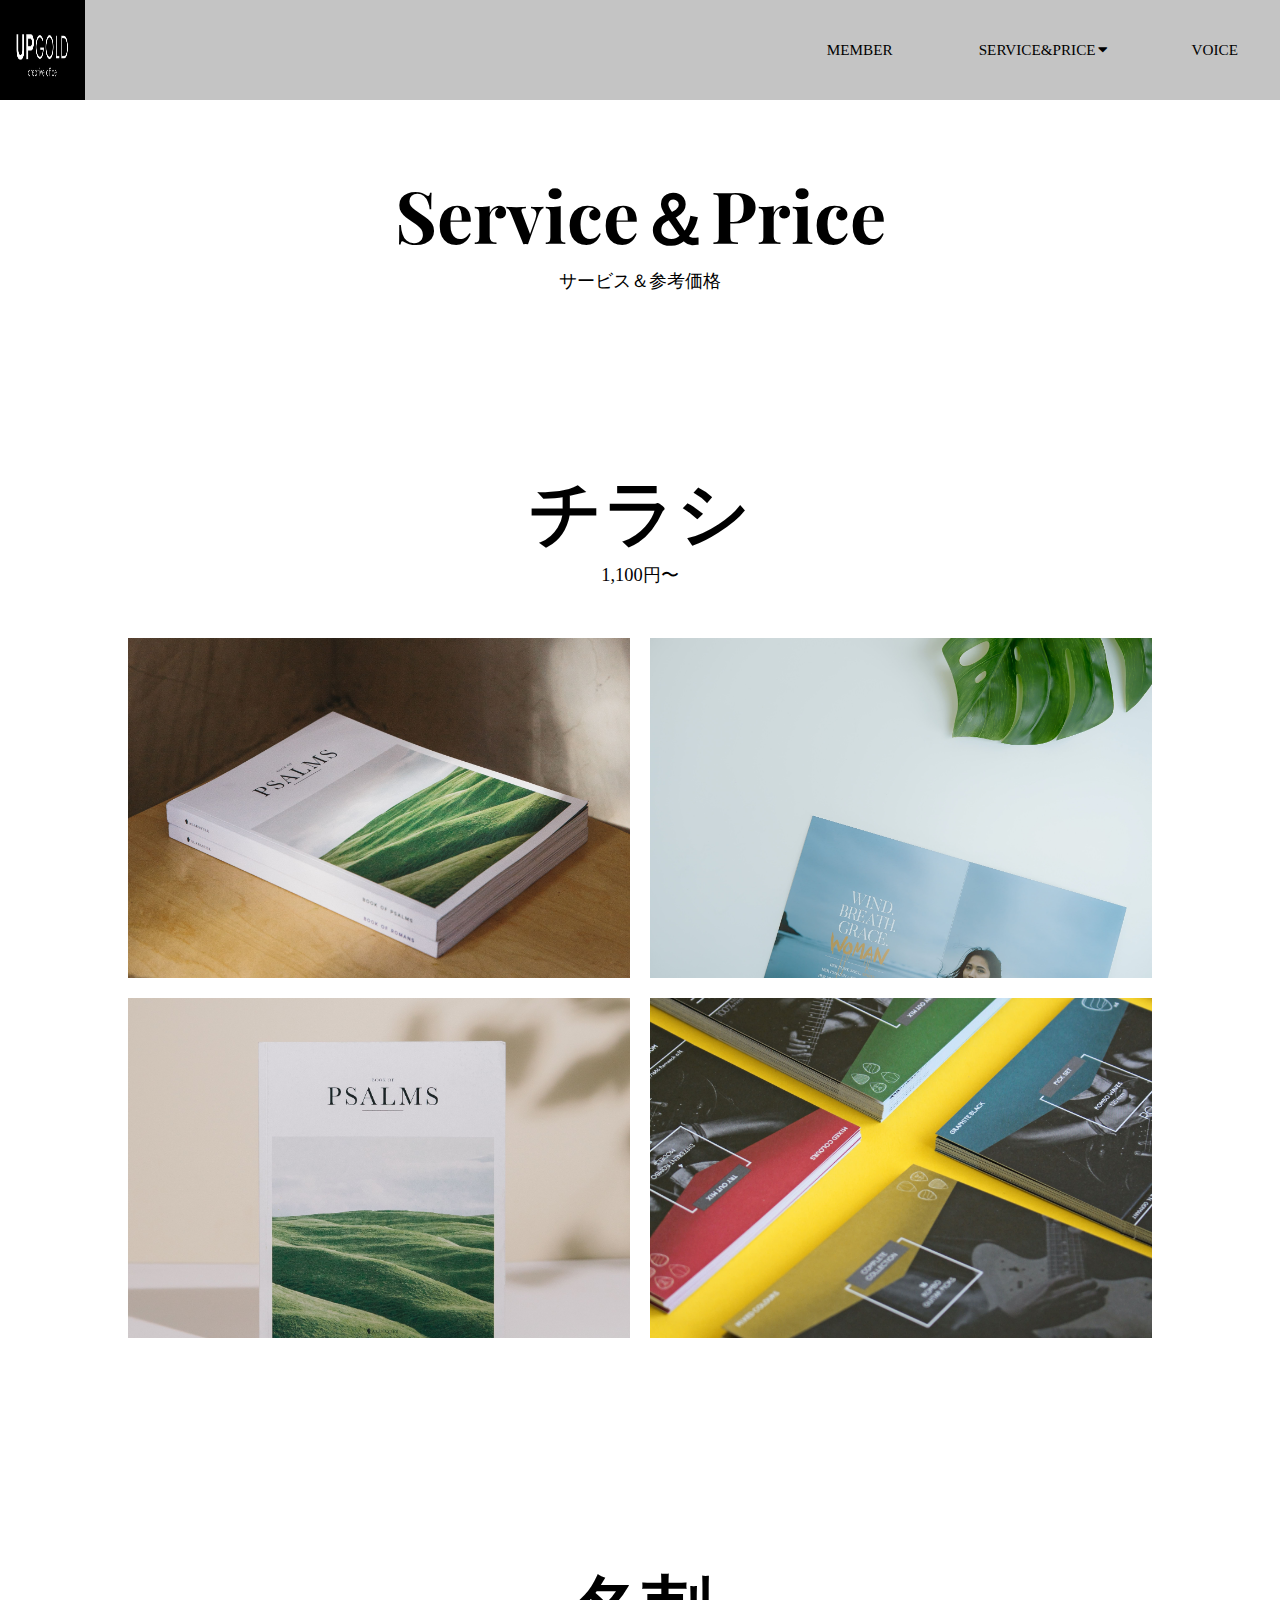
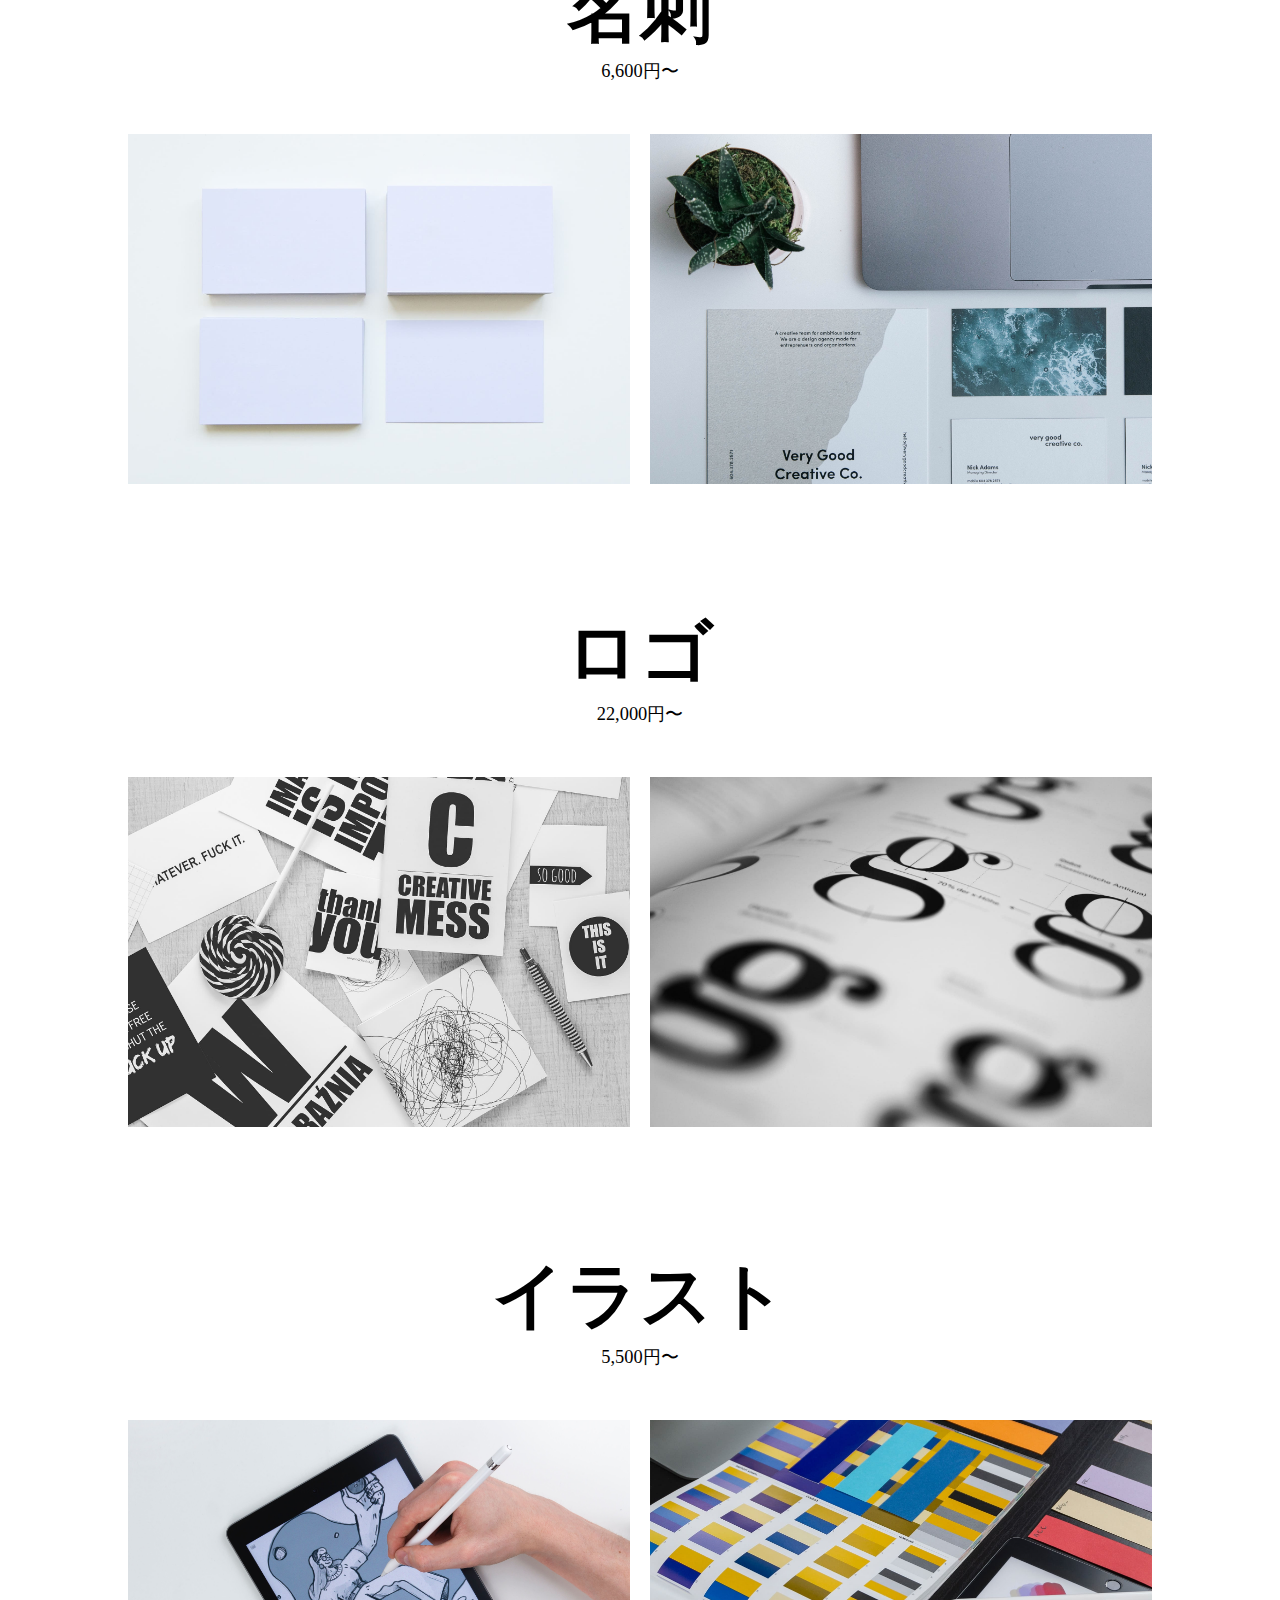
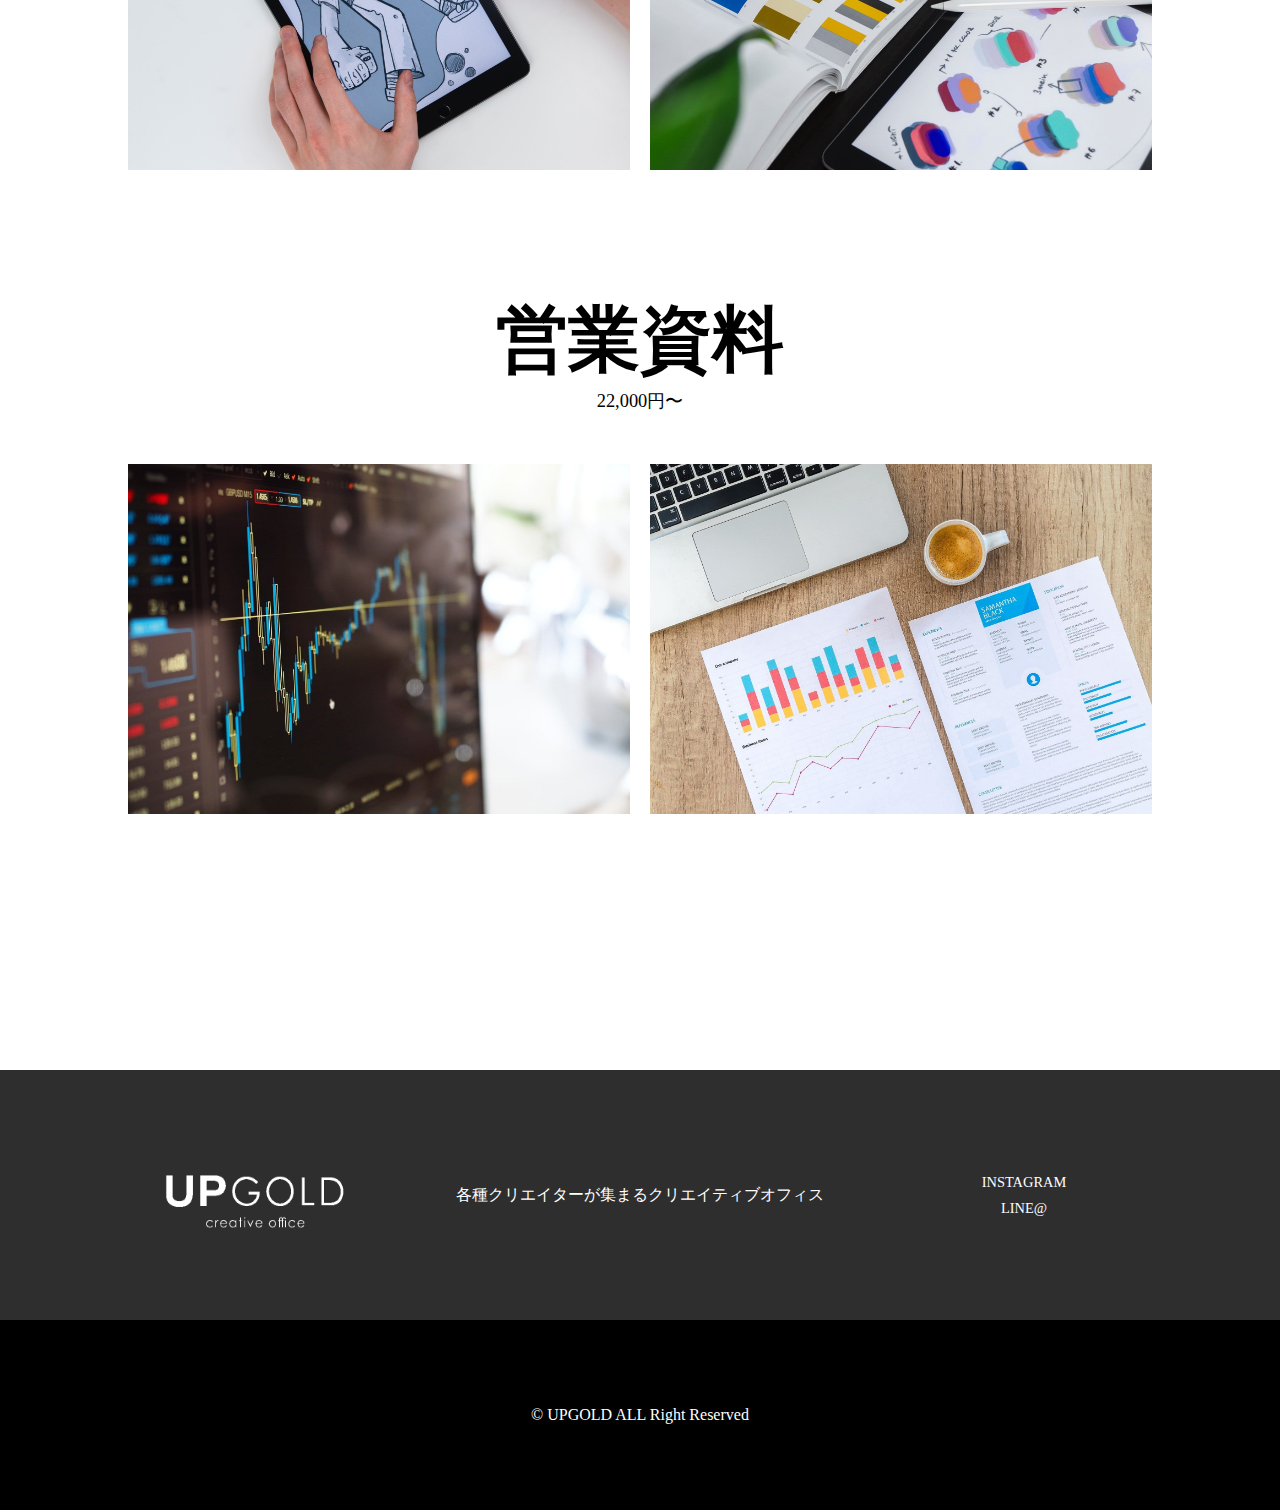
==== graphic.html @ 449ecbdc "initial commit" ====
<!DOCTYPE html>
<html>
    <head>
        <meta charst="utf-8">
        <title>UP GOLD</title>
        <link rel="stylesheet" href="graphic.css">
        <meta name="viewport" content="width=device-width,initial-scale=1">
        <link href="https://use.fontawesome.com/releases/v5.6.1/css/all.css" rel="stylesheet">
        <link href="https://fonts.googleapis.com/css2?family=Playfair+Display&display=swap" rel="stylesheet">
        <script src="https://ajax.googleapis.com/ajax/libs/jquery/3.6.0/jquery.min.js"></script>
    </head>
    <body>
        <nav>
            <header id="home">
                <a class="logo" href="file:///Users/ogatasaki/Downloads/UpGold/index.html"><img src="img/header-logo.jpg" alt="ロゴ画像"></a>
                <div class="header-logo">
                    <a class="home-btn" href="#home"></a>
                </div>
                <div class="pc">
                    <div class="navbar">
                        <ul class="gnav">
                            <li><a href="file:///Users/ogatasaki/Downloads/UpGold/member.html">MEMBER</a></li>
                            <li class="dropdown">
                                <a href="#">SERVICE&PRICE<i class="fas fa-caret-down"></i></a>
                                <ul class="drop-downs">
                                    <li><a href="file:///Users/ogatasaki/Downloads/UpGold/graphic.html">graphicdesign</a></li><br>
                                    <li><a href="file:///Users/ogatasaki/Downloads/UpGold/interior.html">interiordesign</a></li><br>
                                    <li><a href="file:///Users/ogatasaki/Downloads/UpGold/meo.html">MEO&Stepmail</a></li><br>
                                    <li><a href="file:///Users/ogatasaki/Downloads/UpGold/sns.html">SNSmarketing</a></li><br>
                                    <li><a href="file:///Users/ogatasaki/Downloads/UpGold/video.html">MOVIE&PHOTO</a></li><br>
                                </ul>
                            </li>
                            <li><a href="file:///Users/ogatasaki/Downloads/UpGold/voice.html">VOICE</a></li>
                        </ul>
                    </div>
                </div>
            </header>
        </nav>

        <!---ここからハンバーガー-->
            <div class="toggle">
                <span></span>
                <span></span>
                <span></span>
            </div>


        <!---ここからトップー-->
            <div class="top">
                <h1>Service<span class="h2">＆</span>Price</h1>
                <h2>サービス＆参考価格</h2>
                <h3>チラシ</h3>
                <p>1,100円〜</p>
                <div class="parent"> 
                    <div class="div1"> </div> 
                    <div class="div2"> </div> 
                    <div class="div3"> </div> 
                    <div class="div4"> </div> 
                </div> 
                <h3>名刺</h3>
                <p>6,600円〜</p>
                <div class="parent2"> 
                    <div class="div5"> </div> 
                    <div class="div6"> </div> 
                </div> 
                <h3>ロゴ</h3>
                <p>22,000円〜</p>
                <div class="parent3"> 
                    <div class="div7"> </div> 
                    <div class="div8"> </div> 
                </div> 
                <h3>イラスト</h3>
                <p>5,500円〜</p>
                <div class="parent4"> 
                    <div class="div9"> </div> 
                    <div class="div10"> </div> 
                </div> 
                <h3>営業資料</h3>
                <p>22,000円〜</p>
                <div class="parent5"> 
                    <div class="div11"> </div> 
                    <div class="div12"> </div> 
                </div> 
            </div>   
            <footer>
                <div class="footer1">
                    <img src="img/logo-text-white.png" alt="テキストロゴ">
                    <p>各種クリエイターが集まるクリエイティブオフィス</p>
                    <div class="sns">
                        <a href="">INSTAGRAM</a><br><br>
                        <a href="">LINE@</a>
                    </div>
                </div>
                <div class="footer2">
                    <p>&copy UPGOLD ALL Right Reserved</p>
                </div>
            </footer>
            <script>
                $(function() {
                    $('.toggle').click(function() {
                        $(this).toggleClass('active');
                        if ($(this).hasClass('active')) {
                            $('.gnav').addClass('active');
                        } else {
                            $('.gnav').removeClass('active');
                        }
                    });
                });</script>
            </body>
        </html>
---- graphic.css ----
* {
    margin: 0;
    padding: 0;
    box-sizing: border-box;
    z-index: 2;
}
  
html {
    font-size: 62.5%;
}
  
@media screen and (min-width: 0px) and (max-width: 5000px) {
    html {
      font-size: 0.625vw;
    }
}
/*ここからヘッダー*/


header {
    background-color: rgb(196, 196, 196);
    width: 100vw;
    height: 100px;
    z-index: 10;
    display: flex;
    justify-content: space-between;
    position: fixed;
    z-index: 3;
}

a.logo {
    cursor: default;
}
  
.logo img {
    width: 33%;
    height: 100px;
    cursor: pointer;
}
  
.fa-caret-down {
    padding-left: 1%;
    width: 10px;
}

ul.drop-downs li a{
    line-height: 40px;
    padding: 15px;
    color:  rgb(131, 131, 131);
}

ul.drop-downs li a:hover{
    background-color: rgba(0, 0, 0, 0);
    color: black;
}

.navbar a {
    font-size: 1.9rem;
    line-height: 100px;
    text-decoration: none;
    padding: 42px;
    color: black;
}

.pc ul a:hover {
    background-color: black;
    color: white;
}

.navbar ul li{
    display: inline-block;
    position: relative;
    text-align: right;
}
    
.navbar ul li.dropdown ul {
    background-color:  rgb(196, 196, 196);
    position: absolute;
    display: none;
    width: 100%;
}
  
.navbar ul li.dropdown:hover ul {
  display: block;
}

/*ここからハンバーガー*/

/*３本線を押すと出てくるメニュー*/

@media(max-width:1024px) {
    .body {
        position: relative;
    }
    ul.gnav {
        position: absolute;
        right: -500px;
        height: 60vh;
        top: 100px;
        transition: .5s;
        display: flex;
        flex-direction: column;
        align-items: center;
        padding-top: 30px;

    }

    ul.gnav.active {
        position: absolute;
        right: 0px;
        width: 100vw;
        height: 40vh;
        display: flex;
        flex-direction: column;
        align-items: center;
        padding-top: 30px;
    }


    .navbar ul li{
        position: unset;
    }

    .navbar ul li.dropdown ul {
        background-color:  rgba(196, 196, 196, 0);
        position: unset;
        display: block;
        padding: 0;
        }

    .pc ul a:hover {
        background-color: rgba(0, 0, 0, 0);
        color: rgb(0, 0, 0);
    }

    .pc ul  {
        background-color: rgb(196, 196, 196);
        color: rgb(0, 0, 0);
        padding: 0 40px 0 20px;
        text-align: left;
    }

    .pc ul a {
        font-weight: bold;
        font-size: 3rem;
    }

    ul.drop-downs li a::before{
        content:'・';
    }

    ul.drop-downs li a{
        line-height: 50px;
        color:  rgb(0, 0, 0);
        padding: 0 0 0 73px;
        font-weight: lighter;

    }

    .navbar a {
        line-height: 50px;
        padding: 0px;
    }

    i.fas.fa-caret-down::before {
        display: none;
    }

    i.fas {
        display: none;
    }
}


/*ここからハンバーガーの３本線*/

div.toggle {
    position: fixed;
    top: 10px;
    right: 10px;
    width: 42px;
    height: 42px;
    z-index: 3;
    display: none;
}

@media(max-width:1024px) {
    div.toggle {
        display: block;
    }
}

.toggle span {
    display: block;
    position: absolute;
    width: 30px;
    border-bottom: solid 3px rgb(0, 0, 0);
    transition: .3s ease-in-out;
    left: 6px;
}

.toggle span:nth-child(1){
    top: 9px;
}

.toggle span:nth-child(2){
    top: 18px;
}

.toggle span:nth-child(3){
    top: 27px;
}

.toggle.active span:nth-child(1){
    top: 18px;
    left: 6px;
    transform: rotate(-45deg);
}

.toggle.active span:nth-child(2),
.toggle.active span:nth-child(3){
    top: 18px;
    transform: rotate(45deg);
}


@media(max-width:1024px) {
    .logo img {
        width: 35%;
    }

    div.toggle {
        top: 20px;
        right: 40px;
        width: 42px;
    }
    
    .toggle span {
        width: 55px;
        border-bottom: solid 5px rgb(0, 0, 0);
    }

    .toggle span:nth-child(1){
        top: 12px;
    }
    
    .toggle span:nth-child(2){
        top: 28px;
    }
    
    .toggle span:nth-child(3){
        top: 44px;
    }
}

@media(max-width:768px) {
    ul.gnav.active {
        height: 52vh;
    }
    .pc ul a {
        font-size: 4rem;
    }
    ul.drop-downs li a{
        padding: 0 0 0 71px;
    }
}

@media(max-width:414px) {
    .logo img {
        width: 42%;
        height: 75px;
    }
    header {
        height: 75px;
    }
    ul.gnav {
        top: 75px;
    }
    .navbar a {
        line-height: 30px;
    }
    ul.drop-downs li a{
        line-height: 30px;
        padding: 0 0 0 53px;
    }
    ul.gnav.active {
        height: 48vh;
    }
    .pc ul a {
        font-size: 6rem;
    }
    ul.gnav {
        height: 80vh;
    }

    div.toggle {
        top: 11px;
        right: 7px;
        width: 45px;
    }
    
    .toggle span {
        width: 32px;
        border-bottom: solid 3px rgb(0, 0, 0);
    }

    .toggle span:nth-child(1){
        top: 12px;
    }
    
    .toggle span:nth-child(2){
        top: 21px;
    }
    
    .toggle span:nth-child(3){
        top: 30px;
    }

}

@media(max-width:320px) {
    .logo img {
        width: 45%;
        height: 65px;
    }
    header {
        height: 65px;
    }
    ul.gnav {
        top: 65px;
    }
    ul.gnav.active {
        height: 56vh;
    }
    ul.drop-downs li a {
        padding: 0px 0 0 45px;
    }

    div.toggle {
        top: 10px;
    }
}

/*ここまでヘッダー*/

/*ここからトップ*/

.top {
    text-align: center;
    background-color: rgb(255, 255, 255);
    position: relative;
}

.top h1 {
    font-size: 9rem;
    padding: 13% 0 0 0;
    font-family: 'Playfair Display', serif;
}

.top span .h2 {
    font-family: unset;
}

.top h2 {
    font-size: 2.3rem;
    font-weight: lighter; 
    padding-bottom: 4%;
}

@media(max-width:1024px) {
    .top h1 {
        font-size: 11rem;
        padding: 18% 0 0 0;
    }
    .top h2 {
        font-size: 4.3rem;
    }
}

@media(max-width:414px) {
    .top h1 {
        font-size: 13rem;
        padding: 38% 0 0 0;
    }
    .top h2 {
        font-size: 6.3rem;
    }
}

@media(max-width:320px) {
    .top h1 {
        font-size: 14rem;
        padding: 44% 0 0 0;
    }
    .top h2 {
        font-size: 7rem;
    }
}

/*ここからチラシ*/


.top h3 {
    font-size: 9rem;
    padding: 9% 0 0 0;
    font-family: 'Playfair Display', serif;
}

.top p {
    font-size: 2.3rem;
    padding-bottom: 4%;
}

.parent { 
    display: grid; 
    grid-template-columns: repeat(2, 1fr); 
    grid-template-rows: repeat(2, 1fr); 
    grid-column-gap: 20px;
    grid-row-gap: 20px; 
    margin: 0 auto 8% auto;
    width: 80%;
    height: 700px;
    z-index: 1;
}

.div1 { 
    background-size: cover;
    background-repeat: no-repeat;
    background-position: center;
    grid-area: 1 / 1 / 2 / 2; 
    background-image: url(img/books.jpg);
} 
.div2 { 
    background-size: cover;
    background-repeat: no-repeat;
    background-position: center;
    grid-area: 1 / 2 / 2 / 3; 
    background-image: url(img/simple-peaper.jpg);
}

.div3 { 
    background-size: cover;
    background-repeat: no-repeat;
    background-position: center;
    grid-area: 2 / 1 / 3 / 2; 
    background-image: url(img/pic.jpg);
}
.div4 { 
    background-size: cover;
    background-repeat: no-repeat;
    background-position: center;
    grid-area: 2 / 2 / 3 / 3; 
    background-image: url(img/peaper.jpg);
} 

@media(max-width:1024px) {
    .top h3 {
        font-size: 11rem;
    }
    .top p {
        font-size: 4.3rem;
    }
}

@media(max-width:768px) {
    .parent {
        height: 442px;
    }
    .parent2, .parent3, .parent4, .parent5 {
        height: 220px;
    }
}

@media(max-width:414px) {
    .top h3 {
        font-size: 12rem;
    }
    .top p {
        font-size: 5.3rem;
    }
    .parent {
        grid-column-gap: 8px;
        grid-row-gap: 8px;
        width: 90%;
        height: 280px;
    }
}

@media(max-width:320px) {
    .top h3 {
        font-size: 13rem;
    }
    .top p {
        font-size: 6rem;
    }
}

/*ここまでチラシ*/

.parent2, .parent3, .parent4, .parent5 { 
    display: grid; 
    grid-template-columns: repeat(2, 1fr); 
    grid-template-rows: 1fr; 
    grid-column-gap: 20px;
    grid-row-gap: 20px; 
    margin: 0 auto 0 auto;
    width: 80%;
    height: 350px;
    z-index: 1;
}

.parent5 {
    margin-bottom: 20%;
}
    
.div5 { 
    background-size: cover;
    background-repeat: no-repeat;
    background-position: center;
    grid-area: 1 / 1 / 2 / 2; 
    background-image: url(img/business.jpg);
} 
.div6 { 
    background-size: cover;
    background-repeat: no-repeat;
    background-position: center;
    grid-area: 1 / 2 / 2 / 3; 
    background-image: url(img/cards.jpg);
}

.div7 { 
    background-size: cover;
    background-repeat: no-repeat;
    background-position: center;
    grid-area: 1 / 1 / 2 / 2; 
    background-image: url(img/logo.jpg);
} 
.div8 { 
    background-size: cover;
    background-repeat: no-repeat;
    background-position: center;
    grid-area: 1 / 2 / 2 / 3; 
    background-image: url(img/g.jpg);
} 

.div9 { 
    background-size: cover;
    background-repeat: no-repeat;
    background-position: center;
    grid-area: 1 / 1 / 2 / 2; 
    background-image: url(img/draw.jpg);
} 
.div10 { 
    background-size: cover;
    background-repeat: no-repeat;
    background-position: center;
    grid-area: 1 / 2 / 2 / 3; 
    background-image: url(img/design.jpg);
} 

.div11 { 
    background-size: cover;
    background-repeat: no-repeat;
    background-position: center;
    grid-area: 1 / 1 / 2 / 2; 
    background-image: url(img/graf.jpg);
} 
.div12 { 
    background-size: cover;
    background-repeat: no-repeat;
    background-position: center;
    grid-area: 1 / 2 / 2 / 3; 
    background-image: url(img/peapers.jpg);
} 

@media(max-width:768px) {
    .parent2, .parent3, .parent4, .parent5 {
        height: 220px;
    }
}

@media(max-width:414px) {
    .parent2, .parent3, .parent4, .parent5 {
        grid-column-gap: 8px;
        grid-row-gap: 0px;
        width: 90%;
        height: 157px;
    }
}

@media(max-width:320px) {
    .parent2, .parent3, .parent4, .parent5 {
        height: 139px;
    }
}

/*ここまでトップ*/

/*ここからフッター*/

.footer1 {
    position: relative;
    width: 100vw;
    height: 250px;
    background-color: rgb(46, 46, 46);
}

.footer1 img{
    position: absolute;
    width: 23%;
    height: 50%;
    top: 50%;
    left: 20%;
    transform: translate(-50%, -50%);
}

.footer1 p{
    position: absolute;
    color: white;
    white-space: nowrap;
    font-size: 2rem;
    top: 50%;
    left: 50%;
    transform: translate(-50%, -50%);
}

.sns {
    position: absolute;
    text-align: center;
    top: 50%;
    left: 80%;
    transform: translate(-50%, -50%);
}

.sns a {
    color: white;
    text-decoration: none;
    font-size: 1.8rem;
}

.footer2 {
    width: 100vw;
    height: 190px;
    background-color: rgb(0, 0, 0);
    position: relative;
}

.footer2 p {
    color: white;
    white-space: nowrap;
    font-size: 2rem;
    position: absolute;
    top: 50%;
    left: 50%;
    transform: translate(-50%, -50%);
}

@media(max-width:768px) {
    .footer1 img {
        width: 30%;
        height: 37%;
    }
}

@media(max-width:414px) {
    .footer1 {
        height: 198px;
    }
    
    .footer1 img {
        width: 46%;
        height: 37%;
        top: 23%;
        left: 50%;
    }
    
    .footer1 p {
        font-size: 3rem;
        top: 50%;
        left: 50%;
    }
    
    .sns {
        top: 79%;
        left: 50%;
    }
    
    .footer2 {
        height: 81px;
    }
}

@media(max-width:320px) {
    .footer1 {
        height: 170px;
    }
}
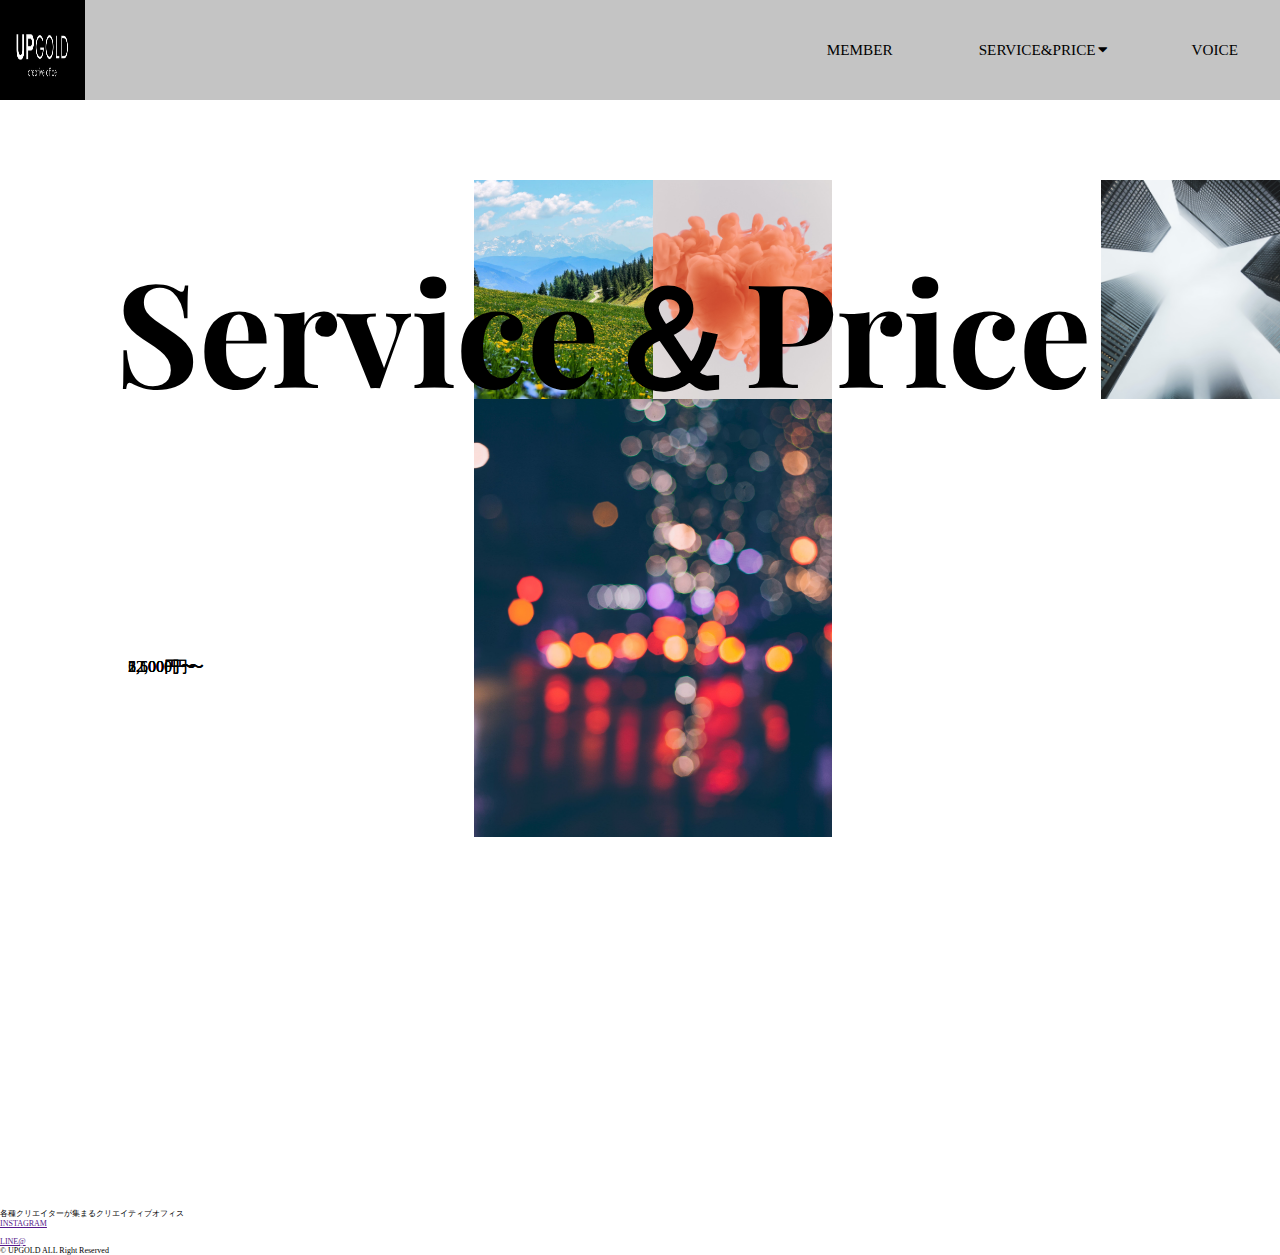
==== commit 03a2fc08: "Update graphic.html" ====
--- a/graphic.html
+++ b/graphic.html
@@ -3,7 +3,7 @@
     <head>
         <meta charst="utf-8">
         <title>UP GOLD</title>
-        <link rel="stylesheet" href="graphic.css">
+        <link rel="stylesheet" href="style.css">
         <meta name="viewport" content="width=device-width,initial-scale=1">
         <link href="https://use.fontawesome.com/releases/v5.6.1/css/all.css" rel="stylesheet">
         <link href="https://fonts.googleapis.com/css2?family=Playfair+Display&display=swap" rel="stylesheet">
@@ -12,25 +12,25 @@
     <body>
         <nav>
             <header id="home">
-                <a class="logo" href="file:///Users/ogatasaki/Downloads/UpGold/index.html"><img src="img/header-logo.jpg" alt="ロゴ画像"></a>
+                <a class="logo" href="index.html"><img src="img/header-logo.jpg" alt="ロゴ画像"></a>
                 <div class="header-logo">
                     <a class="home-btn" href="#home"></a>
                 </div>
                 <div class="pc">
                     <div class="navbar">
                         <ul class="gnav">
-                            <li><a href="file:///Users/ogatasaki/Downloads/UpGold/member.html">MEMBER</a></li>
+                            <li><a href="member.html">MEMBER</a></li>
                             <li class="dropdown">
                                 <a href="#">SERVICE&PRICE<i class="fas fa-caret-down"></i></a>
                                 <ul class="drop-downs">
-                                    <li><a href="file:///Users/ogatasaki/Downloads/UpGold/graphic.html">graphicdesign</a></li><br>
-                                    <li><a href="file:///Users/ogatasaki/Downloads/UpGold/interior.html">interiordesign</a></li><br>
-                                    <li><a href="file:///Users/ogatasaki/Downloads/UpGold/meo.html">MEO&Stepmail</a></li><br>
-                                    <li><a href="file:///Users/ogatasaki/Downloads/UpGold/sns.html">SNSmarketing</a></li><br>
-                                    <li><a href="file:///Users/ogatasaki/Downloads/UpGold/video.html">MOVIE&PHOTO</a></li><br>
+                                    <li><a href="graphic.html">graphicdesign</a></li><br>
+                                    <li><a href="interior.html">interiordesign</a></li><br>
+                                    <li><a href="meo.html">MEO&Stepmail</a></li><br>
+                                    <li><a href="sns.html">SNSmarketing</a></li><br>
+                                    <li><a href="video.html">MOVIE&PHOTO</a></li><br>
                                 </ul>
                             </li>
-                            <li><a href="file:///Users/ogatasaki/Downloads/UpGold/voice.html">VOICE</a></li>
+                            <li><a href="voice.html">VOICE</a></li>
                         </ul>
                     </div>
                 </div>
@@ -107,4 +107,4 @@
                     });
                 });</script>
             </body>
-        </html>+        </html>
--- a/style.css
+++ b/style.css
@@ -0,0 +1,816 @@
+* {
+    margin: 0;
+    padding: 0;
+    box-sizing: border-box;
+    z-index: 2;
+}
+  
+html {
+    font-size: 62.5%;
+}
+  
+@media screen and (min-width: 0px) and (max-width: 5000px) {
+    html {
+      font-size: 0.625vw;
+    }
+}
+/*ここからヘッダー*/
+
+
+header {
+    background-color: rgb(196, 196, 196);
+    width: 100vw;
+    height: 100px;
+    z-index: 10;
+    display: flex;
+    justify-content: space-between;
+    position: fixed;
+    z-index: 3;
+}
+
+a.logo {
+    cursor: default;
+}
+  
+.logo img {
+    width: 33%;
+    height: 100px;
+    cursor: pointer;
+}
+  
+.fa-caret-down {
+    padding-left: 1%;
+    width: 10px;
+}
+
+ul.drop-downs li a{
+    line-height: 40px;
+    padding: 15px;
+    color:  rgb(131, 131, 131);
+}
+
+ul.drop-downs li a:hover{
+    background-color: rgba(0, 0, 0, 0);
+    color: black;
+}
+
+.navbar a {
+    font-size: 1.9rem;
+    line-height: 100px;
+    text-decoration: none;
+    padding: 42px;
+    color: black;
+}
+
+.pc ul a:hover {
+    background-color: black;
+    color: white;
+}
+
+.navbar ul li{
+    display: inline-block;
+    position: relative;
+    text-align: right;
+}
+    
+.navbar ul li.dropdown ul {
+    background-color:  rgb(196, 196, 196);
+    position: absolute;
+    display: none;
+    width: 100%;
+}
+  
+.navbar ul li.dropdown:hover ul {
+  display: block;
+}
+
+/*ここからハンバーガー*/
+
+/*３本線を押すと出てくるメニュー*/
+
+@media(max-width:1024px) {
+    .body {
+        position: relative;
+    }
+    ul.gnav {
+        position: absolute;
+        right: -500px;
+        height: 60vh;
+        top: 100px;
+        transition: .5s;
+        display: flex;
+        flex-direction: column;
+        align-items: center;
+        padding-top: 30px;
+
+    }
+
+    ul.gnav.active {
+        position: absolute;
+        right: 0px;
+        width: 100vw;
+        height: 40vh;
+        display: flex;
+        flex-direction: column;
+        align-items: center;
+        padding-top: 30px;
+    }
+
+
+    .navbar ul li{
+        position: unset;
+    }
+
+    .navbar ul li.dropdown ul {
+        background-color:  rgba(196, 196, 196, 0);
+        position: unset;
+        display: block;
+        padding: 0;
+        }
+
+    .pc ul a:hover {
+        background-color: rgba(0, 0, 0, 0);
+        color: rgb(0, 0, 0);
+    }
+
+    .pc ul  {
+        background-color: rgb(196, 196, 196);
+        color: rgb(0, 0, 0);
+        padding: 0 40px 0 20px;
+        text-align: left;
+    }
+
+    .pc ul a {
+        font-weight: bold;
+        font-size: 3rem;
+    }
+
+    ul.drop-downs li a::before{
+        content:'・';
+    }
+
+    ul.drop-downs li a{
+        line-height: 50px;
+        color:  rgb(0, 0, 0);
+        padding: 0 0 0 73px;
+        font-weight: lighter;
+
+    }
+
+    .navbar a {
+        line-height: 50px;
+        padding: 0px;
+    }
+
+    i.fas.fa-caret-down::before {
+        display: none;
+    }
+
+    i.fas {
+        display: none;
+    }
+}
+
+
+/*ここからハンバーガーの３本線*/
+
+div.toggle {
+    position: fixed;
+    top: 10px;
+    right: 10px;
+    width: 42px;
+    height: 42px;
+    z-index: 3;
+    display: none;
+}
+
+@media(max-width:1024px) {
+    div.toggle {
+        display: block;
+    }
+}
+
+.toggle span {
+    display: block;
+    position: absolute;
+    width: 30px;
+    border-bottom: solid 3px rgb(0, 0, 0);
+    transition: .3s ease-in-out;
+    left: 6px;
+}
+
+.toggle span:nth-child(1){
+    top: 9px;
+}
+
+.toggle span:nth-child(2){
+    top: 18px;
+}
+
+.toggle span:nth-child(3){
+    top: 27px;
+}
+
+.toggle.active span:nth-child(1){
+    top: 18px;
+    left: 6px;
+    transform: rotate(-45deg);
+}
+
+.toggle.active span:nth-child(2),
+.toggle.active span:nth-child(3){
+    top: 18px;
+    transform: rotate(45deg);
+}
+
+
+@media(max-width:1024px) {
+    .logo img {
+        width: 35%;
+    }
+
+    div.toggle {
+        top: 20px;
+        right: 40px;
+        width: 42px;
+    }
+    
+    .toggle span {
+        width: 55px;
+        border-bottom: solid 5px rgb(0, 0, 0);
+    }
+
+    .toggle span:nth-child(1){
+        top: 12px;
+    }
+    
+    .toggle span:nth-child(2){
+        top: 28px;
+    }
+    
+    .toggle span:nth-child(3){
+        top: 44px;
+    }
+}
+
+@media(max-width:768px) {
+    ul.gnav.active {
+        height: 52vh;
+    }
+    .pc ul a {
+        font-size: 4rem;
+    }
+    ul.drop-downs li a{
+        padding: 0 0 0 71px;
+    }
+}
+
+@media(max-width:414px) {
+    .logo img {
+        width: 42%;
+        height: 75px;
+    }
+    header {
+        height: 75px;
+    }
+    ul.gnav {
+        top: 75px;
+    }
+    .navbar a {
+        line-height: 30px;
+    }
+    ul.drop-downs li a{
+        line-height: 30px;
+        padding: 0 0 0 53px;
+    }
+    ul.gnav.active {
+        height: 48vh;
+    }
+    .pc ul a {
+        font-size: 6rem;
+    }
+    ul.gnav {
+        height: 80vh;
+    }
+
+    div.toggle {
+        top: 11px;
+        right: 7px;
+        width: 45px;
+    }
+    
+    .toggle span {
+        width: 32px;
+        border-bottom: solid 3px rgb(0, 0, 0);
+    }
+
+    .toggle span:nth-child(1){
+        top: 12px;
+    }
+    
+    .toggle span:nth-child(2){
+        top: 21px;
+    }
+    
+    .toggle span:nth-child(3){
+        top: 30px;
+    }
+
+}
+
+@media(max-width:320px) {
+    .logo img {
+        width: 45%;
+        height: 65px;
+    }
+    header {
+        height: 65px;
+    }
+    ul.gnav {
+        top: 65px;
+    }
+    ul.gnav.active {
+        height: 56vh;
+    }
+    ul.drop-downs li a {
+        padding: 0px 0 0 45px;
+    }
+
+    div.toggle {
+        top: 10px;
+    }
+}
+
+/*ここまでヘッダー*/
+
+/*ここからトップ*/
+
+.top {
+  height: 100vh;
+  background-color: white;
+  background-size: cover;
+  width:100vw;
+  position: relative;
+}
+
+.top h1 {
+    position: absolute;
+    color: black;
+    font-size: 18rem;
+    top: 29%;
+    left: 9%;
+    line-height: 135px;
+    font-family: 'Playfair Display', serif;
+}
+
+.white {
+    color: rgb(255, 255, 255);
+}
+
+.top-line {
+    position: absolute;
+    top: 68%;
+    left: 10%;
+    width: 15%;
+}
+
+.top p {
+    width: 25%;
+    position: absolute;
+    font-size: 2rem;
+    color: black;
+    top: 73%;
+    left: 10%;
+}
+
+.low-left {
+    position: absolute;
+    left: 0;
+    bottom: 0;
+    width: 30%;
+    z-index: 1;
+}
+
+.top-object {
+    z-index: 1;
+    display: grid;
+    grid-template: "";
+}
+
+/*ここからグリット*/
+
+.parent { 
+    display: grid; 
+    grid-template-columns: repeat(9, 1fr); 
+    grid-template-rows: repeat(6, 1fr); 
+    grid-column-gap: 0px;
+    grid-row-gap: 0px; 
+    position: absolute;
+    right: 0;
+    top: 20%;
+    width:63%;
+    height: 73%;
+    z-index: 1;
+}
+
+.div1 { 
+    background-size: cover;
+    background-repeat: no-repeat;
+    background-position: center;
+    grid-area: 1 / 1 / 3 / 3;
+    background-image: url(img/grass.jpg);
+} 
+
+.div2 { 
+    background-size: cover;
+    background-repeat: no-repeat;
+    background-position: center;
+    grid-area: 1 / 3 / 3 / 5; 
+    background-image: url(img/walter-art.jpg);
+} 
+
+.div3 { 
+    background-size: cover;
+    background-repeat: no-repeat;
+    background-position: center;
+    grid-area: 3 / 1 / 7 / 5; 
+    background-image: url(img/city-light.jpg);
+} 
+
+.div4 { 
+    background-size: cover;
+    background-repeat: no-repeat;
+    background-position: center;
+    grid-area: 1 / 8 / 3 / 10; 
+    background-image: url(img/tpkyo.jpg);
+} 
+
+.div5 { 
+    background-size: cover;
+    background-repeat: no-repeat;
+    background-position: center;
+    grid-area: 3 / 8 / 5 / 10; 
+    background-image: url(img/white-art.jpg);
+} 
+
+.div6 { 
+    background-size: cover;
+    background-repeat: no-repeat;
+    background-position: center;
+    grid-area: 5 / 8 / 7 / 10; 
+    background-image: url(img/mountain.jpg);
+} 
+
+.div7 { 
+    background-size: cover;
+    background-repeat: no-repeat;
+    background-position: center;
+    grid-area: 1 / 5 / 4 / 8; 
+    background-image: url(img/the-paris.jpg);
+
+} 
+
+.div8 { 
+    background-size: cover;
+    background-repeat: no-repeat;
+    background-position: center;
+    grid-area: 4 / 5 / 7 / 8; 
+    background-image: url(img/snow.jpg);
+} 
+
+@media(max-width:1024px) {
+    .top h1 {
+        font-size: 22rem;
+        top: 40%;
+        left: 3%;
+    }
+    .top-line {
+        left: 5%;
+        width: 24%;
+    }
+    
+    .top p {
+        width: 31%;
+        font-size: 4rem;
+        left: 5%;
+    }
+}
+
+@media(max-width:414px) {
+    .top h1 {
+    top: 47%;
+    line-height: 78px;
+    }
+    .parent { 
+        height: 57%;
+        top: 28%;
+    }
+    .top p {
+        width: 33%;
+        font-size: 5rem;
+    }
+}
+
+@media(max-width:320px) {
+    .top h1 {
+        line-height: 55px;
+    }
+}
+/*ここまでグリット*/
+
+
+/*ここからAbout*/
+
+.items {
+    text-align: center;
+    background-color: rgb(255, 255, 255);
+    position: relative;
+}
+
+.items h2 {
+    font-family: 'Playfair Display', serif;
+    font-size: 9rem;
+    padding: 5% 0 0 0;
+}
+
+.items h3 {
+    font-size: 2.3rem;
+    font-weight: lighter; 
+    padding-bottom: 4%;
+}
+
+.black-bgi {
+    position: absolute;
+    right: 0;
+    top: 600px;
+    width: 30%;
+    z-index: -1;
+}
+
+.container {
+    display: flex;
+    justify-content: space-evenly;
+    align-items: center;
+    flex-wrap: wrap;
+    max-width: 100%;
+    text-align: left;
+}
+
+.container .card {
+    background: rgb(255, 255, 255);
+    flex-direction: column;
+    max-width: 25%;
+    box-shadow: 6px 3px 8px 0px rgba(0, 0, 0, .5);
+    margin-bottom: 50px;
+}
+
+.container .card .imgBx img{
+    max-width: 100%;
+}
+
+.card h4 {
+    font-size: 4rem;
+    padding: 5% 0 0 7%;
+}
+
+.card-line {
+    width: 22%;
+    margin: 10px 0 0 30px;
+}
+
+.content p {
+    font-size: 1.7rem;
+    font-weight: lighter; 
+    padding: 5% 7% 6% 7%;
+    line-height: 23px;
+}
+
+@media(max-width:1024px) {
+    .items h2 {
+        font-size: 12rem;
+    }
+    
+    .items h3 {
+        font-size: 3.3rem;
+    }
+
+    .container .card {
+        max-width: 30%;
+        box-shadow: 4px 3px 8px 0px rgba(0, 0, 0, .5);
+    }
+
+    .black-bgi {
+        top: 485px;
+    }
+}
+
+@media(max-width:414px) {
+    .items h2 {
+        font-size: 16rem;
+    }
+
+    .items h3 {
+        font-size: 5.3rem;
+    }
+
+    .container {
+        display: block;
+    }
+
+    .container .card {
+        max-width: 77%;
+        box-shadow: 6px 3px 8px 0px rgba(0, 0, 0, .5);
+        margin: 0 auto 50px auto;
+    }
+
+    .black-bgi {
+        top: 1333px;
+    }
+
+    .card h4 {
+        font-size: 11rem;
+    }
+
+    .content p {
+        font-size: 5rem;
+    }
+}
+
+@media(max-width:320px) {
+    .black-bgi {
+        top: 1137px;
+    }
+}
+
+/*ここまでAbout*/
+
+/*ここからService*/
+
+.service-p {
+    font-size: 4rem;
+    margin: 2% auto 3% auto;
+    font-weight: bold;
+    width: 50%;
+}
+
+.service-line {
+    width:45%;
+    margin: auto;
+}
+
+.service-sub-p {
+    width: 47%;
+    font-size: 1.6rem;
+    margin: auto;
+    text-align: left;
+    line-height: 30px;
+}
+
+.flex1 {
+    margin: 10% 0 15% 0;
+    display: flex;
+    flex-flow: row-reverse;
+}
+
+.flex-text {
+    flex-basis: 40%;
+}
+
+.flex-text h5 {
+    text-align: left;
+    font-size: 4rem;
+    width: 60%;
+    margin: 50% 0% 8% 15%;
+}
+
+.flex-text p {
+    text-align: left;
+    font-size: 2rem;
+    width: 60%;
+    margin: 0% 0% 0% 15%;
+}
+
+.flex-img {
+    flex-basis: 60%;
+}
+
+.flex1-img {
+    width: 100%;
+}
+
+.flex2 {
+    margin: 10% 0 15% 0;
+    display: flex;
+}
+
+@media(max-width:1024px) {
+    .service-sub-p {
+        font-size: 2.6rem;
+    }
+
+    .flex-text h5 {
+        font-size: 5rem;
+        width: 75%;
+        margin: 0% 0% 8% 15%;
+    }
+
+    .flex-text p {
+        font-size: 3rem;
+        width: 75%;
+    }
+}
+
+@media(max-width:414px) {
+    .service-p {
+        font-size: 6rem;
+        width: 80%;
+    }
+
+    .service-sub-p {
+        font-size: 4.8rem;
+        width: 80%;
+        padding: 4%;
+    }
+
+    .flex1, .flex2 {
+        display: flex;
+        flex-flow: row-reverse;
+        flex-direction: column-reverse;
+    }
+
+    .flex1-img {
+        width: 90%;
+    }
+
+    .flex-text h5 {
+        font-size: 7rem;
+        width: 75%;
+        margin: 3% auto 3% auto;
+    }
+    .flex-text p {
+        font-size: 4.8rem;
+        width: 75%;
+        margin: auto;
+        line-height: 30px;
+    }
+}
+
+@media(max-width:320px) {
+    .service-p {
+        font-size: 7rem;
+        width: 85%;
+    }
+
+    .service-sub-p {
+        font-size: 5.5rem;
+        width: 85%;
+    }
+
+    .flex-text h5 {
+        font-size: 8rem;
+        width: 85%;
+    }
+
+    .flex-text p {
+        font-size: 5.8rem;
+        width: 85%;
+    }
+}
+
+
+/*ここまでサービス*/
+
+/*ここからコンタクトボタン*/
+
+.contact-btn {
+    margin: 16% 0;
+}
+
+.contact-btn a {
+    color: white;
+    background-color: rgb(0, 0, 0);
+    font-size: 3rem;
+    padding: 40px 98px;
+    white-space: nowrap;
+    text-decoration: none;
+    border: 1px solid white;
+}
+
+.contact-btn a:hover .fa-arrow-right{
+    transition-duration: 1s;
+    transition-timing-function: ease;
+    transform: translatex(15px)
+}
+
+.fa-arrow-right{
+    transition-duration: 1s;
+    transition-timing-function: ease;
+    transform: translatex(-15px)
+}
+
+@media(max-width:414px) {
+    .contact-btn a {
+        font-size: 6rem;
+        padding: 30px 67px;
+    }
+}
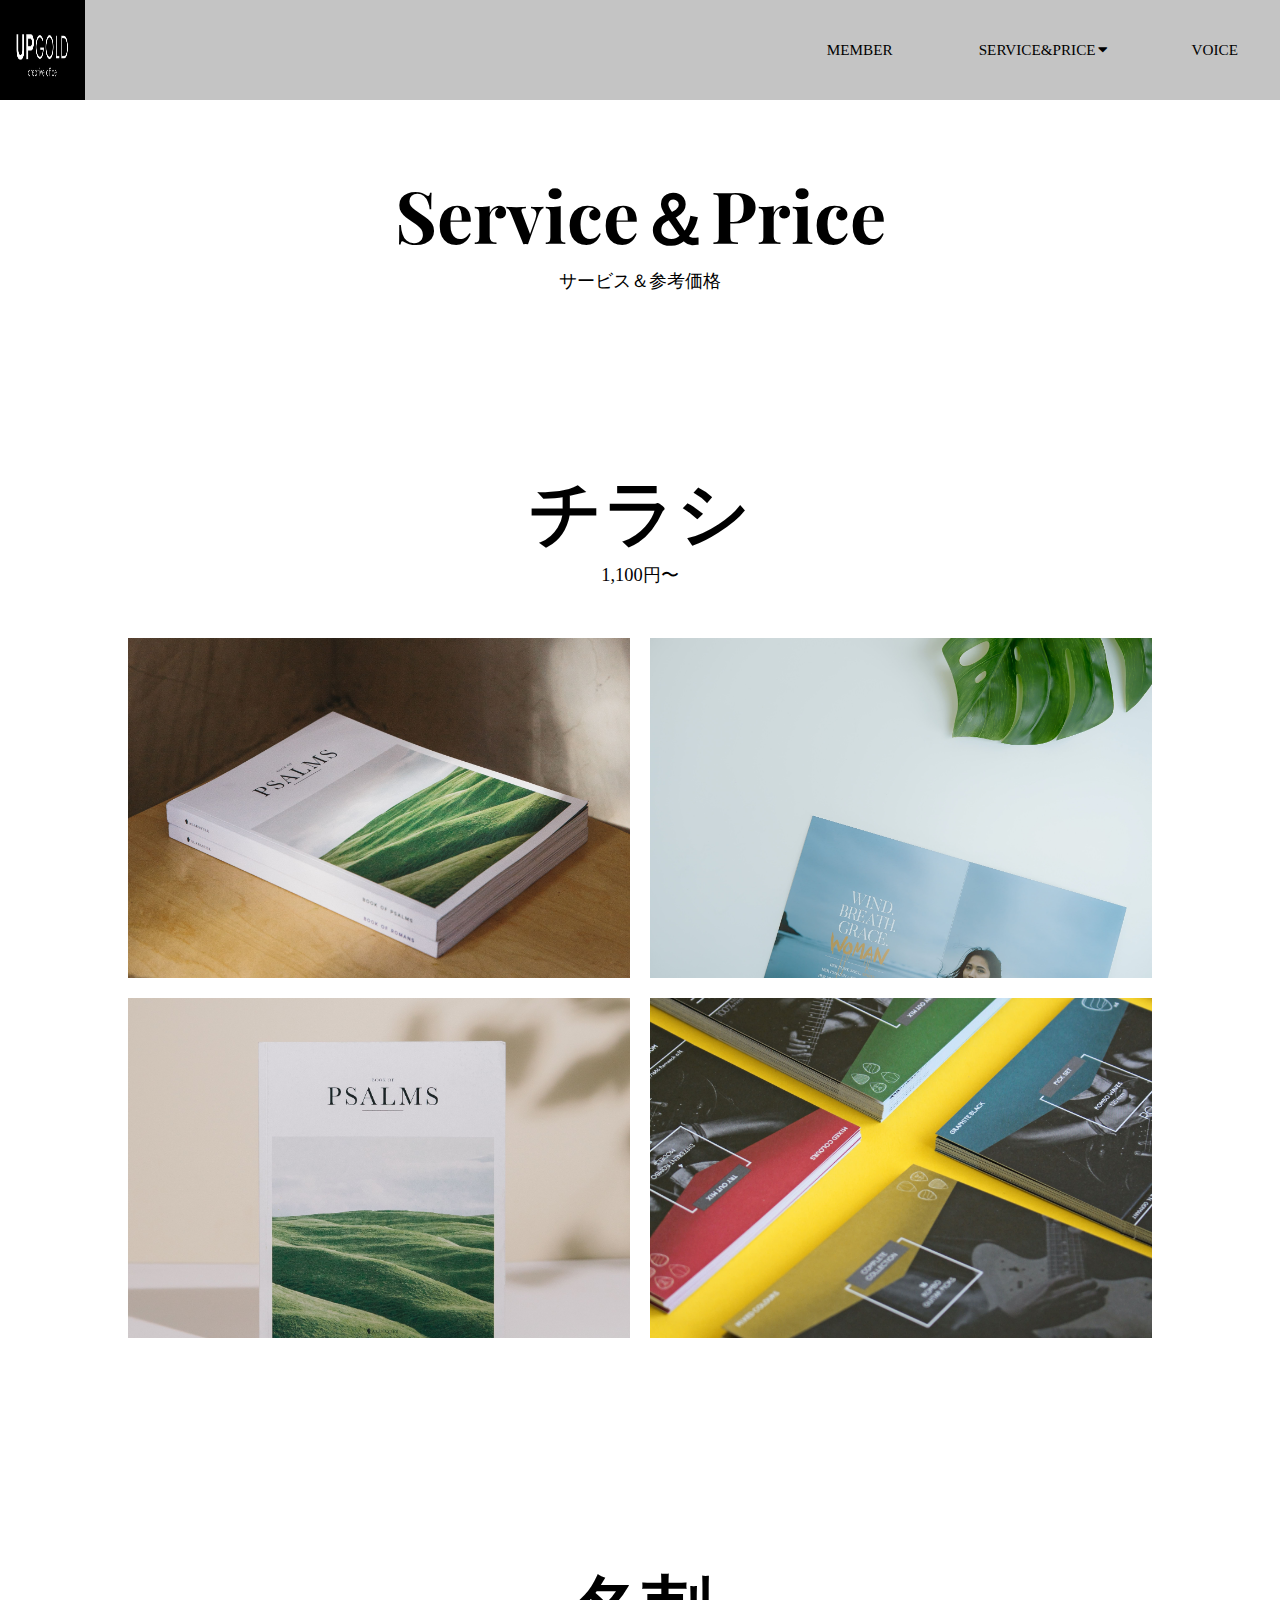
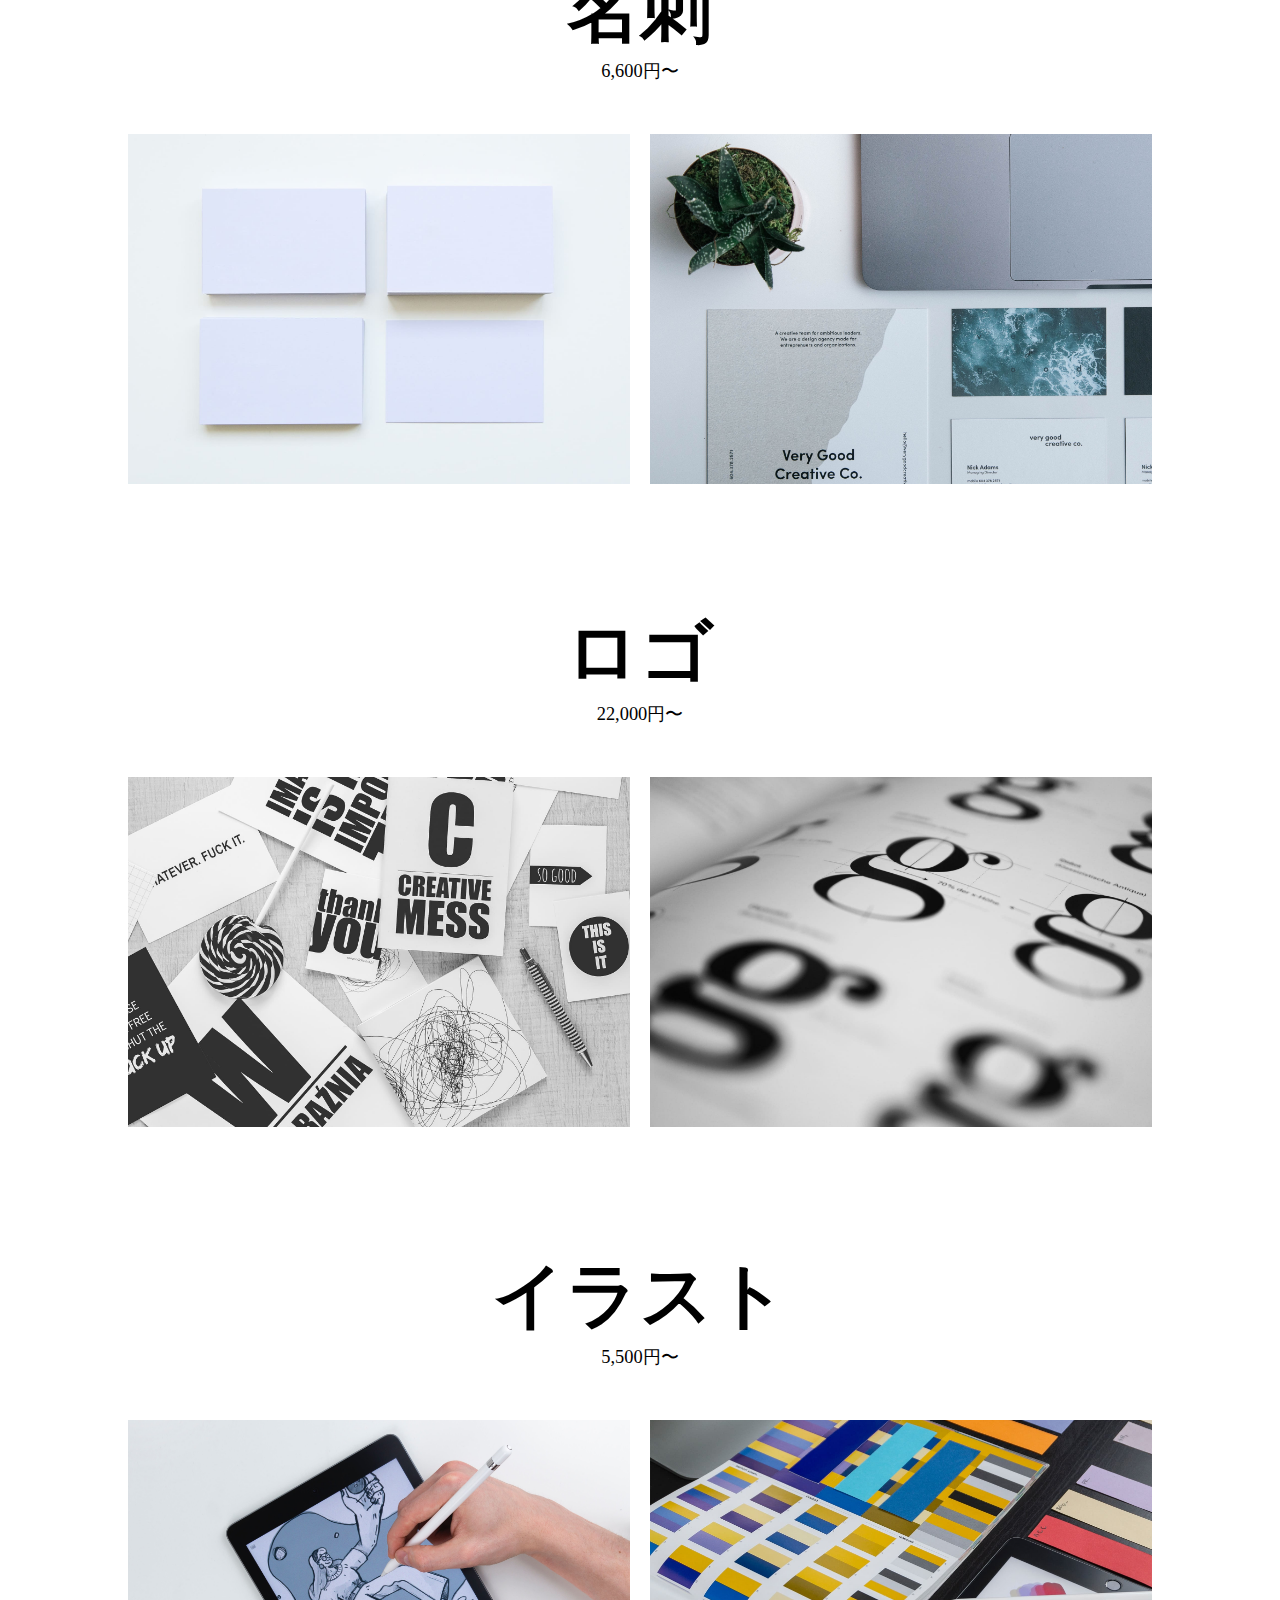
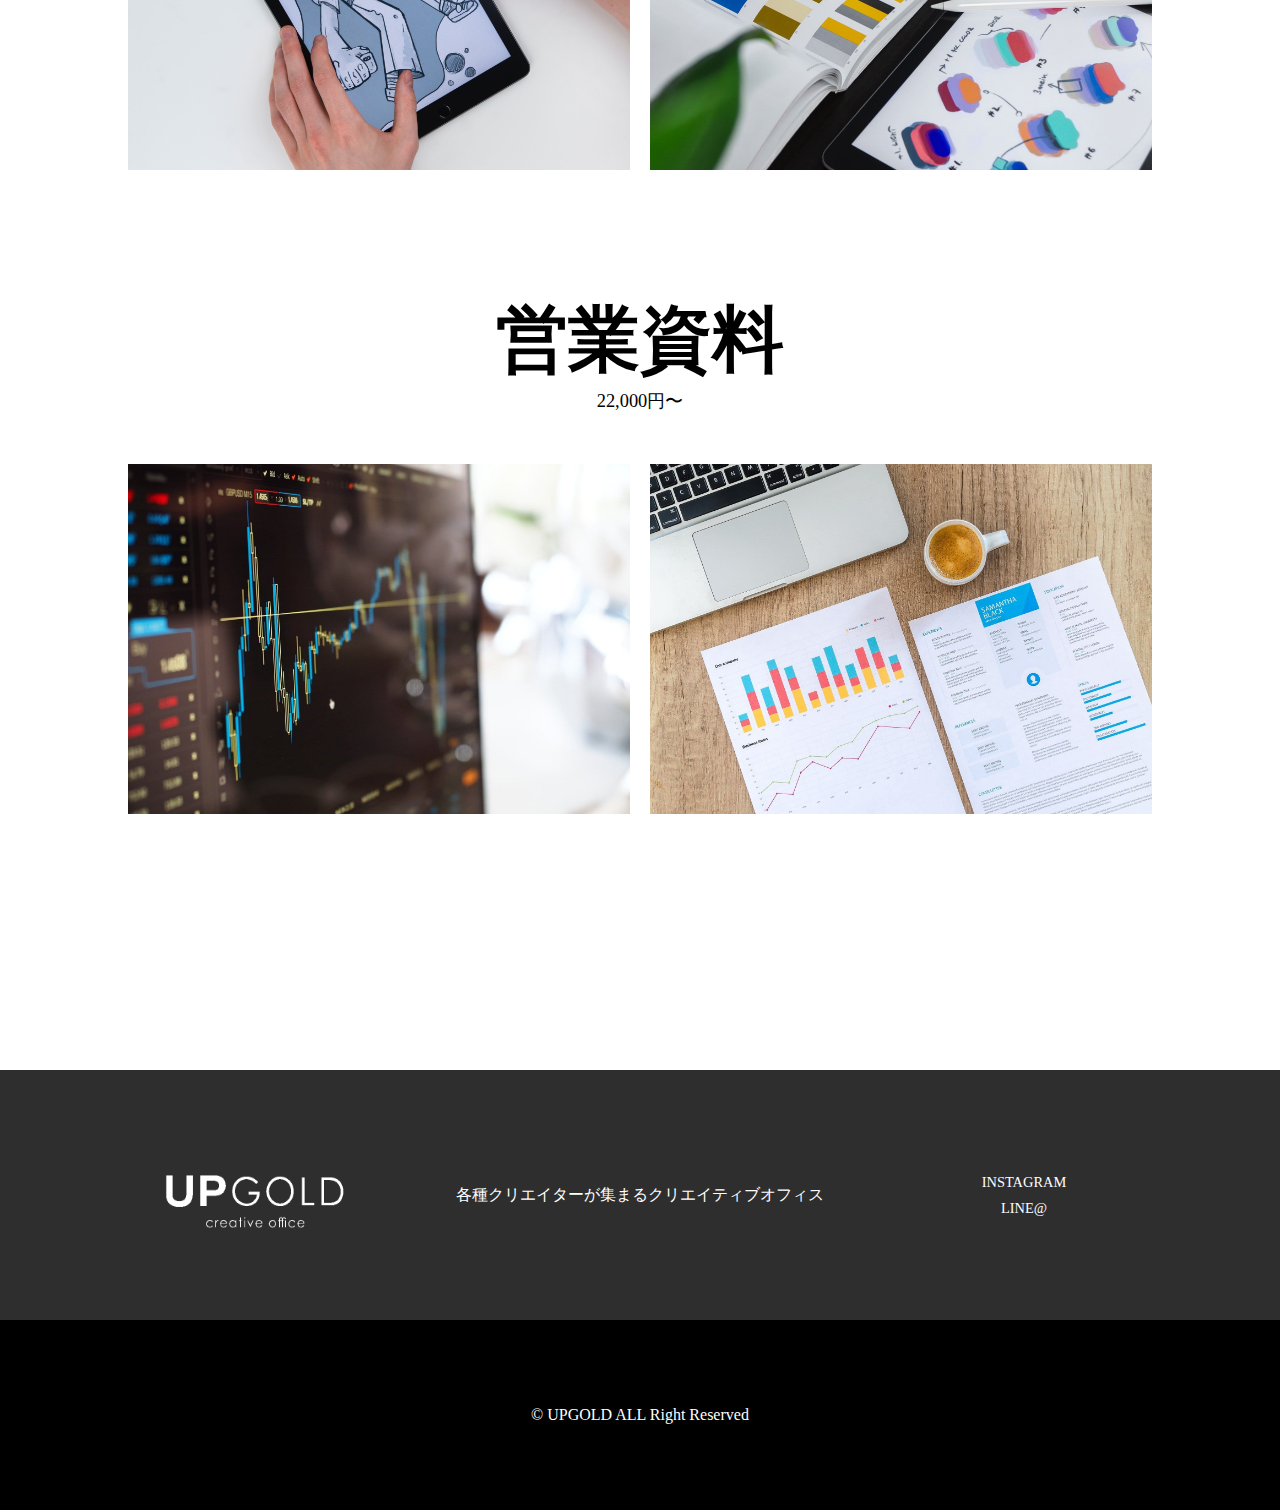
==== commit ec98fbd6: "Update graphic.html" ====
--- a/graphic.html
+++ b/graphic.html
@@ -3,7 +3,7 @@
     <head>
         <meta charst="utf-8">
         <title>UP GOLD</title>
-        <link rel="stylesheet" href="style.css">
+        <link rel="stylesheet" href="graphic.css">
         <meta name="viewport" content="width=device-width,initial-scale=1">
         <link href="https://use.fontawesome.com/releases/v5.6.1/css/all.css" rel="stylesheet">
         <link href="https://fonts.googleapis.com/css2?family=Playfair+Display&display=swap" rel="stylesheet">
--- a/graphic.css
+++ b/graphic.css
@@ -0,0 +1,699 @@
+* {
+    margin: 0;
+    padding: 0;
+    box-sizing: border-box;
+    z-index: 2;
+}
+  
+html {
+    font-size: 62.5%;
+}
+  
+@media screen and (min-width: 0px) and (max-width: 5000px) {
+    html {
+      font-size: 0.625vw;
+    }
+}
+/*ここからヘッダー*/
+
+
+header {
+    background-color: rgb(196, 196, 196);
+    width: 100vw;
+    height: 100px;
+    z-index: 10;
+    display: flex;
+    justify-content: space-between;
+    position: fixed;
+    z-index: 3;
+}
+
+a.logo {
+    cursor: default;
+}
+  
+.logo img {
+    width: 33%;
+    height: 100px;
+    cursor: pointer;
+}
+  
+.fa-caret-down {
+    padding-left: 1%;
+    width: 10px;
+}
+
+ul.drop-downs li a{
+    line-height: 40px;
+    padding: 15px;
+    color:  rgb(131, 131, 131);
+}
+
+ul.drop-downs li a:hover{
+    background-color: rgba(0, 0, 0, 0);
+    color: black;
+}
+
+.navbar a {
+    font-size: 1.9rem;
+    line-height: 100px;
+    text-decoration: none;
+    padding: 42px;
+    color: black;
+}
+
+.pc ul a:hover {
+    background-color: black;
+    color: white;
+}
+
+.navbar ul li{
+    display: inline-block;
+    position: relative;
+    text-align: right;
+}
+    
+.navbar ul li.dropdown ul {
+    background-color:  rgb(196, 196, 196);
+    position: absolute;
+    display: none;
+    width: 100%;
+}
+  
+.navbar ul li.dropdown:hover ul {
+  display: block;
+}
+
+/*ここからハンバーガー*/
+
+/*３本線を押すと出てくるメニュー*/
+
+@media(max-width:1024px) {
+    .body {
+        position: relative;
+    }
+    ul.gnav {
+        position: absolute;
+        right: -500px;
+        height: 60vh;
+        top: 100px;
+        transition: .5s;
+        display: flex;
+        flex-direction: column;
+        align-items: center;
+        padding-top: 30px;
+
+    }
+
+    ul.gnav.active {
+        position: absolute;
+        right: 0px;
+        width: 100vw;
+        height: 40vh;
+        display: flex;
+        flex-direction: column;
+        align-items: center;
+        padding-top: 30px;
+    }
+
+
+    .navbar ul li{
+        position: unset;
+    }
+
+    .navbar ul li.dropdown ul {
+        background-color:  rgba(196, 196, 196, 0);
+        position: unset;
+        display: block;
+        padding: 0;
+        }
+
+    .pc ul a:hover {
+        background-color: rgba(0, 0, 0, 0);
+        color: rgb(0, 0, 0);
+    }
+
+    .pc ul  {
+        background-color: rgb(196, 196, 196);
+        color: rgb(0, 0, 0);
+        padding: 0 40px 0 20px;
+        text-align: left;
+    }
+
+    .pc ul a {
+        font-weight: bold;
+        font-size: 3rem;
+    }
+
+    ul.drop-downs li a::before{
+        content:'・';
+    }
+
+    ul.drop-downs li a{
+        line-height: 50px;
+        color:  rgb(0, 0, 0);
+        padding: 0 0 0 73px;
+        font-weight: lighter;
+
+    }
+
+    .navbar a {
+        line-height: 50px;
+        padding: 0px;
+    }
+
+    i.fas.fa-caret-down::before {
+        display: none;
+    }
+
+    i.fas {
+        display: none;
+    }
+}
+
+
+/*ここからハンバーガーの３本線*/
+
+div.toggle {
+    position: fixed;
+    top: 10px;
+    right: 10px;
+    width: 42px;
+    height: 42px;
+    z-index: 3;
+    display: none;
+}
+
+@media(max-width:1024px) {
+    div.toggle {
+        display: block;
+    }
+}
+
+.toggle span {
+    display: block;
+    position: absolute;
+    width: 30px;
+    border-bottom: solid 3px rgb(0, 0, 0);
+    transition: .3s ease-in-out;
+    left: 6px;
+}
+
+.toggle span:nth-child(1){
+    top: 9px;
+}
+
+.toggle span:nth-child(2){
+    top: 18px;
+}
+
+.toggle span:nth-child(3){
+    top: 27px;
+}
+
+.toggle.active span:nth-child(1){
+    top: 18px;
+    left: 6px;
+    transform: rotate(-45deg);
+}
+
+.toggle.active span:nth-child(2),
+.toggle.active span:nth-child(3){
+    top: 18px;
+    transform: rotate(45deg);
+}
+
+
+@media(max-width:1024px) {
+    .logo img {
+        width: 35%;
+    }
+
+    div.toggle {
+        top: 20px;
+        right: 40px;
+        width: 42px;
+    }
+    
+    .toggle span {
+        width: 55px;
+        border-bottom: solid 5px rgb(0, 0, 0);
+    }
+
+    .toggle span:nth-child(1){
+        top: 12px;
+    }
+    
+    .toggle span:nth-child(2){
+        top: 28px;
+    }
+    
+    .toggle span:nth-child(3){
+        top: 44px;
+    }
+}
+
+@media(max-width:768px) {
+    ul.gnav.active {
+        height: 52vh;
+    }
+    .pc ul a {
+        font-size: 4rem;
+    }
+    ul.drop-downs li a{
+        padding: 0 0 0 71px;
+    }
+}
+
+@media(max-width:414px) {
+    .logo img {
+        width: 42%;
+        height: 75px;
+    }
+    header {
+        height: 75px;
+    }
+    ul.gnav {
+        top: 75px;
+    }
+    .navbar a {
+        line-height: 30px;
+    }
+    ul.drop-downs li a{
+        line-height: 30px;
+        padding: 0 0 0 53px;
+    }
+    ul.gnav.active {
+        height: 48vh;
+    }
+    .pc ul a {
+        font-size: 6rem;
+    }
+    ul.gnav {
+        height: 80vh;
+    }
+
+    div.toggle {
+        top: 11px;
+        right: 7px;
+        width: 45px;
+    }
+    
+    .toggle span {
+        width: 32px;
+        border-bottom: solid 3px rgb(0, 0, 0);
+    }
+
+    .toggle span:nth-child(1){
+        top: 12px;
+    }
+    
+    .toggle span:nth-child(2){
+        top: 21px;
+    }
+    
+    .toggle span:nth-child(3){
+        top: 30px;
+    }
+
+}
+
+@media(max-width:320px) {
+    .logo img {
+        width: 45%;
+        height: 65px;
+    }
+    header {
+        height: 65px;
+    }
+    ul.gnav {
+        top: 65px;
+    }
+    ul.gnav.active {
+        height: 56vh;
+    }
+    ul.drop-downs li a {
+        padding: 0px 0 0 45px;
+    }
+
+    div.toggle {
+        top: 10px;
+    }
+}
+
+/*ここまでヘッダー*/
+
+/*ここからトップ*/
+
+.top {
+    text-align: center;
+    background-color: rgb(255, 255, 255);
+    position: relative;
+}
+
+.top h1 {
+    font-size: 9rem;
+    padding: 13% 0 0 0;
+    font-family: 'Playfair Display', serif;
+}
+
+.top span .h2 {
+    font-family: unset;
+}
+
+.top h2 {
+    font-size: 2.3rem;
+    font-weight: lighter; 
+    padding-bottom: 4%;
+}
+
+@media(max-width:1024px) {
+    .top h1 {
+        font-size: 11rem;
+        padding: 18% 0 0 0;
+    }
+    .top h2 {
+        font-size: 4.3rem;
+    }
+}
+
+@media(max-width:414px) {
+    .top h1 {
+        font-size: 13rem;
+        padding: 38% 0 0 0;
+    }
+    .top h2 {
+        font-size: 6.3rem;
+    }
+}
+
+@media(max-width:320px) {
+    .top h1 {
+        font-size: 14rem;
+        padding: 44% 0 0 0;
+    }
+    .top h2 {
+        font-size: 7rem;
+    }
+}
+
+/*ここからチラシ*/
+
+
+.top h3 {
+    font-size: 9rem;
+    padding: 9% 0 0 0;
+    font-family: 'Playfair Display', serif;
+}
+
+.top p {
+    font-size: 2.3rem;
+    padding-bottom: 4%;
+}
+
+.parent { 
+    display: grid; 
+    grid-template-columns: repeat(2, 1fr); 
+    grid-template-rows: repeat(2, 1fr); 
+    grid-column-gap: 20px;
+    grid-row-gap: 20px; 
+    margin: 0 auto 8% auto;
+    width: 80%;
+    height: 700px;
+    z-index: 1;
+}
+
+.div1 { 
+    background-size: cover;
+    background-repeat: no-repeat;
+    background-position: center;
+    grid-area: 1 / 1 / 2 / 2; 
+    background-image: url(img/books.jpg);
+} 
+.div2 { 
+    background-size: cover;
+    background-repeat: no-repeat;
+    background-position: center;
+    grid-area: 1 / 2 / 2 / 3; 
+    background-image: url(img/simple-peaper.jpg);
+}
+
+.div3 { 
+    background-size: cover;
+    background-repeat: no-repeat;
+    background-position: center;
+    grid-area: 2 / 1 / 3 / 2; 
+    background-image: url(img/pic.jpg);
+}
+.div4 { 
+    background-size: cover;
+    background-repeat: no-repeat;
+    background-position: center;
+    grid-area: 2 / 2 / 3 / 3; 
+    background-image: url(img/peaper.jpg);
+} 
+
+@media(max-width:1024px) {
+    .top h3 {
+        font-size: 11rem;
+    }
+    .top p {
+        font-size: 4.3rem;
+    }
+}
+
+@media(max-width:768px) {
+    .parent {
+        height: 442px;
+    }
+    .parent2, .parent3, .parent4, .parent5 {
+        height: 220px;
+    }
+}
+
+@media(max-width:414px) {
+    .top h3 {
+        font-size: 12rem;
+    }
+    .top p {
+        font-size: 5.3rem;
+    }
+    .parent {
+        grid-column-gap: 8px;
+        grid-row-gap: 8px;
+        width: 90%;
+        height: 280px;
+    }
+}
+
+@media(max-width:320px) {
+    .top h3 {
+        font-size: 13rem;
+    }
+    .top p {
+        font-size: 6rem;
+    }
+}
+
+/*ここまでチラシ*/
+
+.parent2, .parent3, .parent4, .parent5 { 
+    display: grid; 
+    grid-template-columns: repeat(2, 1fr); 
+    grid-template-rows: 1fr; 
+    grid-column-gap: 20px;
+    grid-row-gap: 20px; 
+    margin: 0 auto 0 auto;
+    width: 80%;
+    height: 350px;
+    z-index: 1;
+}
+
+.parent5 {
+    margin-bottom: 20%;
+}
+    
+.div5 { 
+    background-size: cover;
+    background-repeat: no-repeat;
+    background-position: center;
+    grid-area: 1 / 1 / 2 / 2; 
+    background-image: url(img/business.jpg);
+} 
+.div6 { 
+    background-size: cover;
+    background-repeat: no-repeat;
+    background-position: center;
+    grid-area: 1 / 2 / 2 / 3; 
+    background-image: url(img/cards.jpg);
+}
+
+.div7 { 
+    background-size: cover;
+    background-repeat: no-repeat;
+    background-position: center;
+    grid-area: 1 / 1 / 2 / 2; 
+    background-image: url(img/logo.jpg);
+} 
+.div8 { 
+    background-size: cover;
+    background-repeat: no-repeat;
+    background-position: center;
+    grid-area: 1 / 2 / 2 / 3; 
+    background-image: url(img/g.jpg);
+} 
+
+.div9 { 
+    background-size: cover;
+    background-repeat: no-repeat;
+    background-position: center;
+    grid-area: 1 / 1 / 2 / 2; 
+    background-image: url(img/draw.jpg);
+} 
+.div10 { 
+    background-size: cover;
+    background-repeat: no-repeat;
+    background-position: center;
+    grid-area: 1 / 2 / 2 / 3; 
+    background-image: url(img/design.jpg);
+} 
+
+.div11 { 
+    background-size: cover;
+    background-repeat: no-repeat;
+    background-position: center;
+    grid-area: 1 / 1 / 2 / 2; 
+    background-image: url(img/graf.jpg);
+} 
+.div12 { 
+    background-size: cover;
+    background-repeat: no-repeat;
+    background-position: center;
+    grid-area: 1 / 2 / 2 / 3; 
+    background-image: url(img/peapers.jpg);
+} 
+
+@media(max-width:768px) {
+    .parent2, .parent3, .parent4, .parent5 {
+        height: 220px;
+    }
+}
+
+@media(max-width:414px) {
+    .parent2, .parent3, .parent4, .parent5 {
+        grid-column-gap: 8px;
+        grid-row-gap: 0px;
+        width: 90%;
+        height: 157px;
+    }
+}
+
+@media(max-width:320px) {
+    .parent2, .parent3, .parent4, .parent5 {
+        height: 139px;
+    }
+}
+
+/*ここまでトップ*/
+
+/*ここからフッター*/
+
+.footer1 {
+    position: relative;
+    width: 100vw;
+    height: 250px;
+    background-color: rgb(46, 46, 46);
+}
+
+.footer1 img{
+    position: absolute;
+    width: 23%;
+    height: 50%;
+    top: 50%;
+    left: 20%;
+    transform: translate(-50%, -50%);
+}
+
+.footer1 p{
+    position: absolute;
+    color: white;
+    white-space: nowrap;
+    font-size: 2rem;
+    top: 50%;
+    left: 50%;
+    transform: translate(-50%, -50%);
+}
+
+.sns {
+    position: absolute;
+    text-align: center;
+    top: 50%;
+    left: 80%;
+    transform: translate(-50%, -50%);
+}
+
+.sns a {
+    color: white;
+    text-decoration: none;
+    font-size: 1.8rem;
+}
+
+.footer2 {
+    width: 100vw;
+    height: 190px;
+    background-color: rgb(0, 0, 0);
+    position: relative;
+}
+
+.footer2 p {
+    color: white;
+    white-space: nowrap;
+    font-size: 2rem;
+    position: absolute;
+    top: 50%;
+    left: 50%;
+    transform: translate(-50%, -50%);
+}
+
+@media(max-width:768px) {
+    .footer1 img {
+        width: 30%;
+        height: 37%;
+    }
+}
+
+@media(max-width:414px) {
+    .footer1 {
+        height: 198px;
+    }
+    
+    .footer1 img {
+        width: 46%;
+        height: 37%;
+        top: 23%;
+        left: 50%;
+    }
+    
+    .footer1 p {
+        font-size: 3rem;
+        top: 50%;
+        left: 50%;
+    }
+    
+    .sns {
+        top: 79%;
+        left: 50%;
+    }
+    
+    .footer2 {
+        height: 81px;
+    }
+}
+
+@media(max-width:320px) {
+    .footer1 {
+        height: 170px;
+    }
+}
+
+
